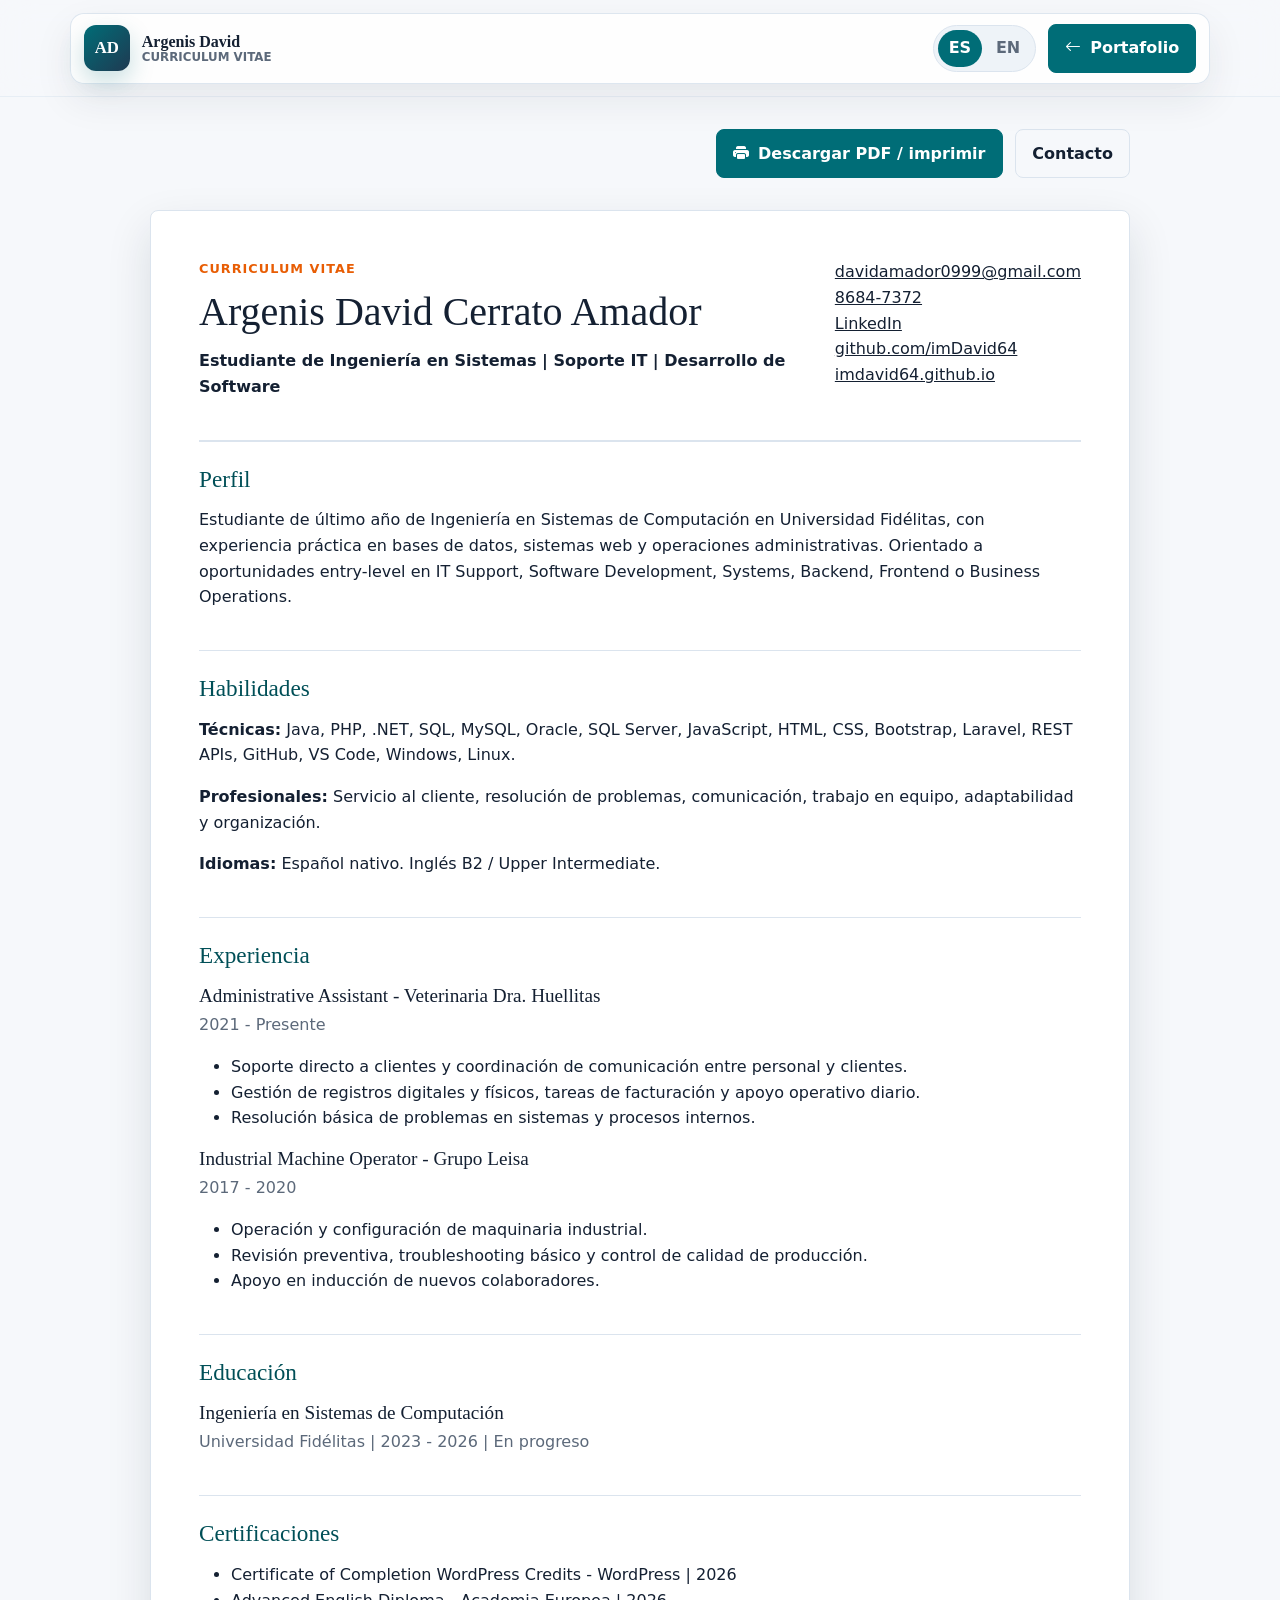
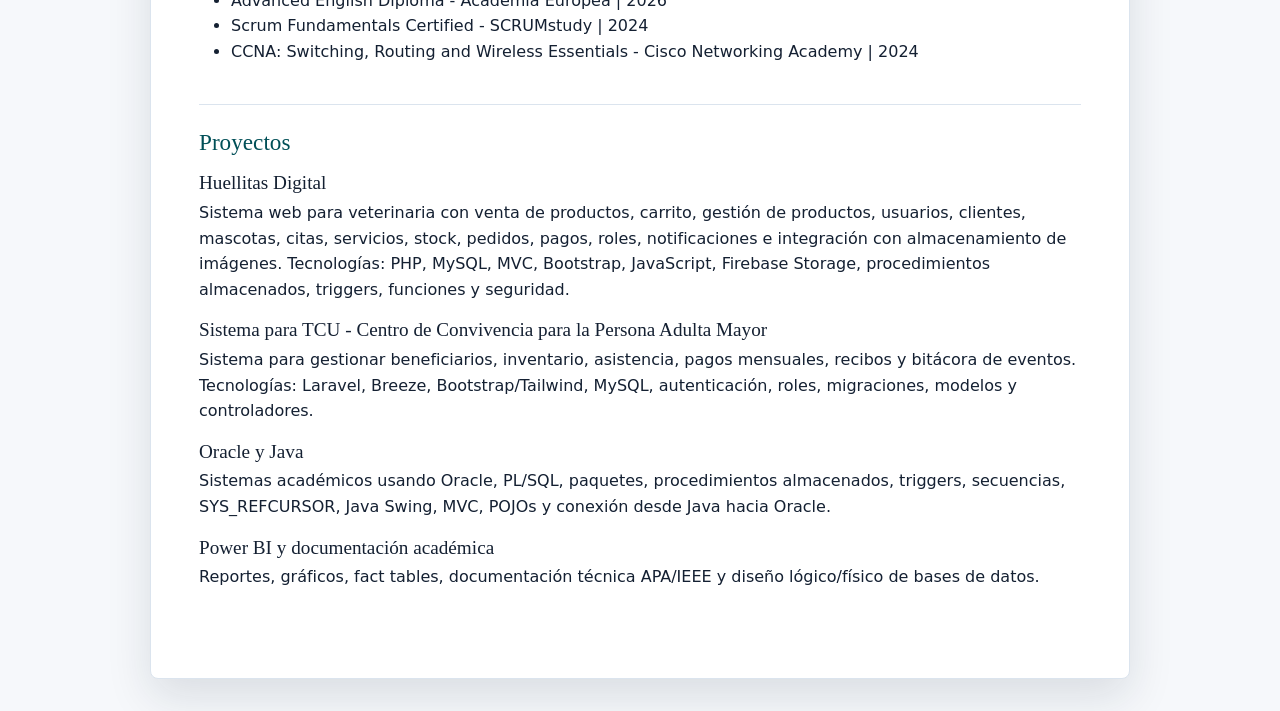
==== cv.html @ be3f7ed8 "Se agregan multiples elementos para finalizar el portafolio" ====
<!DOCTYPE html>
<html lang="es">

<head>
    <meta charset="utf-8" />
    <meta name="viewport" content="width=device-width, initial-scale=1" />
    <meta name="description" content="CV de Argenis David Cerrato Amador." />
    <title>CV | Argenis David Cerrato Amador</title>
    <link href="https://cdn.jsdelivr.net/npm/bootstrap@5.3.3/dist/css/bootstrap.min.css" rel="stylesheet"
        integrity="sha384-QWTKZyjpPEjISv5WaRU9OFeRpok6YctnYmDr5pNlyT2bRjXh0JMhjY6hW+ALEwIH"
        crossorigin="anonymous" />
    <link rel="stylesheet" href="https://cdn.jsdelivr.net/npm/bootstrap-icons@1.13.1/font/bootstrap-icons.min.css" />
    <link rel="stylesheet" href="css/style.css" />
</head>

<body class="cv-page">
    <a class="skip-link" href="#cv-content" data-i18n="skip">Saltar al contenido principal</a>

    <header class="site-header">
        <nav class="navbar" aria-label="CV navigation">
            <div class="container">
                <a class="navbar-brand brand-lockup" href="index.html" aria-label="Volver al portafolio">
                    <span class="brand-mark" aria-hidden="true">AD</span>
                    <span class="brand-text">
                        <span>Argenis David</span>
                        <small data-i18n="cvPage.brand">Curriculum Vitae</small>
                    </span>
                </a>
                <div class="cv-nav-actions">
                    <div class="language-switch" role="group" aria-label="Language selector">
                        <button class="lang-btn active" type="button" data-lang="es" aria-pressed="true">ES</button>
                        <button class="lang-btn" type="button" data-lang="en" aria-pressed="false">EN</button>
                    </div>
                    <a class="btn btn-primary" href="index.html">
                        <i class="bi bi-arrow-left" aria-hidden="true"></i>
                        <span data-i18n="cvPage.portfolio">Portafolio</span>
                    </a>
                </div>
            </div>
        </nav>
    </header>

    <div class="print-actions">
        <button class="btn btn-primary" type="button" onclick="window.print()">
            <i class="bi bi-printer-fill" aria-hidden="true"></i>
            <span data-i18n="cvPage.print">Descargar PDF / imprimir</span>
        </button>
        <a class="btn btn-outline-secondary" href="index.html#contact" data-i18n="cvPage.contact">Contacto</a>
    </div>

    <main id="cv-content" class="cv-sheet">
        <section class="cv-header" aria-labelledby="cv-name">
            <div>
                <p class="eyebrow" data-i18n="cvPage.kicker">Curriculum Vitae</p>
                <h1 id="cv-name">Argenis David Cerrato Amador</h1>
                <p><strong data-i18n="cvPage.headline">Estudiante de Ingenieria en Sistemas | Soporte IT | Desarrollo de Software</strong></p>
            </div>
            <address>
                <a href="#" data-contact="email" data-contact-label="email">Email disponible</a>
                <a href="#" data-contact="phone" data-contact-label="phone">Telefono disponible</a>
                <a href="https://www.linkedin.com/in/argenis-david-cerrato-amador/">LinkedIn</a>
                <a href="https://github.com/imDavid64">github.com/imDavid64</a>
                <a href="https://imdavid64.github.io/">imdavid64.github.io</a>
            </address>
        </section>

        <section class="cv-section">
            <h2 data-i18n="cvPage.profileTitle">Perfil</h2>
            <p data-i18n="cvPage.profileCopy">Estudiante de ultimo ano de Ingenieria en Sistemas de Computacion en Universidad Fidelitas, con experiencia practica en bases de datos, sistemas web y operaciones administrativas. Orientado a oportunidades entry-level en IT Support, Software Development, Systems, Backend, Frontend o Business Operations.</p>
        </section>

        <section class="cv-section">
            <h2 data-i18n="cvPage.skillsTitle">Habilidades</h2>
            <p><strong data-i18n="cvPage.skillsTechLabel">Tecnicas:</strong> Java, PHP, .NET, SQL, MySQL, Oracle, SQL Server, JavaScript, HTML, CSS, Bootstrap, Laravel, REST APIs, GitHub, VS Code, Windows, Linux.</p>
            <p><strong data-i18n="cvPage.skillsSoftLabel">Profesionales:</strong> <span data-i18n="cvPage.skillsSoft">Servicio al cliente, resolucion de problemas, comunicacion, trabajo en equipo, adaptabilidad y organizacion.</span></p>
            <p><strong data-i18n="cvPage.languagesLabel">Idiomas:</strong> <span data-i18n="cvPage.languages">Espanol nativo. Ingles B2 / Upper Intermediate.</span></p>
        </section>

        <section class="cv-section">
            <h2 data-i18n="cvPage.experienceTitle">Experiencia</h2>
            <div class="cv-entry">
                <h3>Administrative Assistant - Veterinaria Dra. Huellitas</h3>
                <p class="muted" data-i18n="cvPage.job1Date">2021 - Presente</p>
                <ul>
                    <li data-i18n="cvPage.job1a">Soporte directo a clientes y coordinacion de comunicacion entre personal y clientes.</li>
                    <li data-i18n="cvPage.job1b">Gestion de registros digitales y fisicos, tareas de facturacion y apoyo operativo diario.</li>
                    <li data-i18n="cvPage.job1c">Resolucion basica de problemas en sistemas y procesos internos.</li>
                </ul>
            </div>
            <div class="cv-entry">
                <h3>Industrial Machine Operator - Grupo Leisa</h3>
                <p class="muted">2017 - 2020</p>
                <ul>
                    <li data-i18n="cvPage.job2a">Operacion y configuracion de maquinaria industrial.</li>
                    <li data-i18n="cvPage.job2b">Revision preventiva, troubleshooting basico y control de calidad de produccion.</li>
                    <li data-i18n="cvPage.job2c">Apoyo en induccion de nuevos colaboradores.</li>
                </ul>
            </div>
        </section>

        <section class="cv-section">
            <h2 data-i18n="cvPage.educationTitle">Educacion</h2>
            <div class="cv-entry">
                <h3 data-i18n="cvPage.degree">Ingenieria en Sistemas de Computacion</h3>
                <p class="muted" data-i18n="cvPage.school">Universidad Fidelitas | 2023 - 2026 | En progreso</p>
            </div>
        </section>

        <section class="cv-section">
            <h2 data-i18n="cvPage.certsTitle">Certificaciones</h2>
            <ul>
                <li>Certificate of Completion WordPress Credits - WordPress | 2026</li>
                <li>Advanced English Diploma - Academia Europea | 2026</li>
                <li>Scrum Fundamentals Certified - SCRUMstudy | 2024</li>
                <li>CCNA: Switching, Routing and Wireless Essentials - Cisco Networking Academy | 2024</li>
            </ul>
        </section>

        <section class="cv-section">
            <h2 data-i18n="cvPage.projectsTitle">Proyectos</h2>
            <div class="cv-entry">
                <h3>Huellitas Digital</h3>
                <p data-i18n="cvPage.project1">Sistema web para veterinaria con venta de productos, carrito, gestion de productos, usuarios, clientes, mascotas, citas, servicios, stock, pedidos, pagos, roles, notificaciones e integracion con almacenamiento de imagenes. Tecnologias: PHP, MySQL, MVC, Bootstrap, JavaScript, Firebase Storage, procedimientos almacenados, triggers, funciones y seguridad.</p>
            </div>
            <div class="cv-entry">
                <h3 data-i18n="cvPage.project2Title">Sistema para TCU - Centro de Convivencia para la Persona Adulta Mayor</h3>
                <p data-i18n="cvPage.project2">Sistema para gestionar beneficiarios, inventario, asistencia, pagos mensuales, recibos y bitacora de eventos. Tecnologias: Laravel, Breeze, Bootstrap/Tailwind, MySQL, autenticacion, roles, migraciones, modelos y controladores.</p>
            </div>
            <div class="cv-entry">
                <h3 data-i18n="cvPage.project3Title">Oracle y Java</h3>
                <p data-i18n="cvPage.project3">Sistemas academicos usando Oracle, PL/SQL, paquetes, procedimientos almacenados, triggers, secuencias, SYS_REFCURSOR, Java Swing, MVC, POJOs y conexion desde Java hacia Oracle.</p>
            </div>
            <div class="cv-entry">
                <h3 data-i18n="cvPage.project4Title">Power BI y documentacion academica</h3>
                <p data-i18n="cvPage.project4">Reportes, graficos, fact tables, documentacion tecnica APA/IEEE y diseno logico/fisico de bases de datos.</p>
            </div>
        </section>
    </main>

    <script src="js/script.js"></script>
</body>

</html>
---- css/style.css ----
@font-face {
  font-family: "Roboto Slab Local";
  src: url("../fonts/RobotoSlab-VariableFont_wght.ttf") format("truetype");
  font-weight: 100 900;
  font-style: normal;
  font-display: swap;
}

:root {
  --bg: #f6f8fb;
  --surface: #ffffff;
  --surface-strong: #eef3f8;
  --ink: #142032;
  --muted: #5c697a;
  --line: #dbe4ee;
  --primary: #006d77;
  --primary-dark: #004f57;
  --accent: #e85d04;
  --hero: #132238;
  --hero-soft: #1f3a52;
  --white: #ffffff;
  --shadow: 0 18px 45px rgba(20, 32, 50, 0.12);
}

* {
  box-sizing: border-box;
}

html {
  scroll-behavior: smooth;
}

body {
  margin: 0;
  background: var(--bg);
  color: var(--ink);
  font-family: Inter, system-ui, -apple-system, BlinkMacSystemFont, "Segoe UI", sans-serif;
  line-height: 1.6;
}

/* Static fallbacks keep the layout intact if Bootstrap CDN is unavailable. */
.container {
  width: min(100% - 2rem, 1140px);
  margin-inline: auto;
}

.row {
  display: flex;
  flex-wrap: wrap;
}

.align-items-center {
  align-items: center;
}

.align-items-stretch {
  align-items: stretch;
}

.g-4 {
  gap: 1.5rem;
}

.g-5 {
  gap: 3rem;
}

.col-lg-5,
.col-lg-6,
.col-lg-7 {
  flex: 1 1 100%;
  min-width: 0;
}

.ms-auto {
  margin-left: auto;
}

.navbar-collapse.collapse:not(.show) {
  display: none;
}

.navbar-nav {
  display: flex;
  flex-direction: column;
  gap: 2rem;
  padding-left: 0;
  margin: 0;
  list-style: none;
}

.nav-item {
  list-style: none;
}

.navbar-toggler {
  display: inline-flex;
  align-items: center;
  justify-content: center;
  background: var(--surface);
}

.navbar-toggler-icon {
  position: relative;
  display: inline-block;
  width: 1.35rem;
  height: 0.95rem;
  border-top: 2px solid var(--ink);
  border-bottom: 2px solid var(--ink);
}

.navbar-toggler-icon::before {
  position: absolute;
  left: 0;
  top: calc(50% - 1px);
  width: 100%;
  height: 2px;
  background: var(--ink);
  content: "";
}

@media (max-width: 1092px) {
  .navbar-nav {
    gap: 0.8rem;
  }
}

@media (min-width: 992px) {
  .col-lg-5 {
    flex: 0 0 calc(41.666% - 1.5rem);
    max-width: calc(41.666% - 1.5rem);
  }

  .col-lg-6 {
    flex: 0 0 calc(50% - 0.75rem);
    max-width: calc(50% - 0.75rem);
  }

  .col-lg-7 {
    flex: 0 0 calc(58.333% - 1.5rem);
    max-width: calc(58.333% - 1.5rem);
  }

  .navbar-expand-lg .navbar-toggler {
    display: none;
  }

  .navbar-expand-lg .navbar-collapse {
    display: flex !important;
    flex-basis: auto;
  }

  .navbar-expand-lg .navbar-nav {
    flex-direction: row;
    align-items: center;
  }
}

h1,
h2,
h3,
.navbar-brand {
  font-family: "Roboto Slab Local", Georgia, serif;
  letter-spacing: 0;
}

h1 {
  max-width: 780px;
  color: var(--white);
  font-size: clamp(2.45rem, 7vw, 4.8rem);
  line-height: 1.03;
  margin: 0 0 1rem;
}

h2 {
  font-size: clamp(2rem, 4vw, 3rem);
  line-height: 1.12;
  margin-bottom: 1rem;
}

h3 {
  font-size: 1.2rem;
  margin-bottom: 0.35rem;
}

a {
  color: inherit;
}

a:focus-visible,
button:focus-visible {
  outline: 3px solid rgba(232, 93, 4, 0.65);
  outline-offset: 4px;
}

.skip-link {
  position: absolute;
  left: 1rem;
  top: -4rem;
  z-index: 2000;
  background: var(--white);
  color: var(--ink);
  padding: 0.6rem 1rem;
  border-radius: 6px;
  transition: top 0.2s ease;
}

.skip-link:focus {
  top: 1rem;
}

.site-header {
  position: sticky;
  top: 0;
  z-index: 1000;
  background: rgba(246, 248, 251, 0.78);
  border-bottom: 1px solid rgba(219, 228, 238, 0.55);
  backdrop-filter: blur(16px);
}

.navbar {
  min-height: 86px;
  padding: 0.8rem 0;
}

.navbar>.container {
  display: flex;
  align-items: center;
  justify-content: space-between;
  gap: 1rem;
  flex-wrap: wrap;
  padding: 0.62rem 0.8rem;
  border: 1px solid rgba(219, 228, 238, 0.92);
  border-radius: 14px;
  background: rgba(255, 255, 255, 0.9);
  box-shadow: 0 16px 38px rgba(20, 32, 50, 0.08);
}

.navbar-collapse {
  flex: 1 1 100%;
}

.navbar-brand {
  color: var(--ink);
  font-weight: 800;
  padding: 0;
  margin: 0;
  text-decoration: none;
}

.brand-lockup {
  display: inline-flex;
  align-items: center;
  gap: 0.75rem;
  min-width: 0;
}

.brand-mark {
  display: inline-grid;
  place-items: center;
  flex: 0 0 auto;
  width: 46px;
  height: 46px;
  border-radius: 12px;
  background: linear-gradient(135deg, var(--primary), var(--hero-soft));
  color: var(--white);
  font-family: "Roboto Slab Local", Georgia, serif;
  font-size: 1.05rem;
  font-weight: 900;
  box-shadow: 0 10px 24px rgba(0, 109, 119, 0.22);
}

.brand-text {
  display: grid;
  gap: 0.05rem;
  line-height: 1.1;
}

.brand-text span {
  font-size: 1rem;
  white-space: nowrap;
}

.brand-text small {
  color: var(--muted);
  font-family: Inter, system-ui, sans-serif;
  font-size: 0.74rem;
  font-weight: 800;
  text-transform: uppercase;
}

.navbar-brand:hover {
  color: var(--ink);
}

.nav-link {
  position: relative;
  border-radius: 999px;
  color: var(--ink);
  font-size: 0.92rem;
  font-weight: 800;
  padding: 0.55rem 0.78rem !important;
  text-decoration: none;
  transition: background-color 0.18s ease, color 0.18s ease;
}

.nav-link:hover,
.nav-link:focus,
.nav-link.active {
  background: rgba(0, 109, 119, 0.1);
  color: var(--primary);
}

.navbar-toggler {
  border-color: var(--line);
  border-radius: 10px;
  padding: 0.55rem 0.65rem;
}

.navbar-toggler:focus {
  box-shadow: 0 0 0 0.2rem rgba(0, 109, 119, 0.18);
}

.nav-cta {
  display: inline-flex;
  align-items: center;
  justify-content: center;
  gap: 0.42rem;
  min-height: 40px;
  border-radius: 999px;
  background: var(--ink);
  color: var(--white);
  font-size: 0.9rem;
  font-weight: 900;
  padding: 0.5rem 0.9rem;
  text-decoration: none;
  transition: background-color 0.18s ease, transform 0.18s ease;
}

.nav-cta:hover,
.nav-cta:focus {
  background: var(--primary);
  color: var(--white);
  transform: translateY(-1px);
}

.language-switch {
  display: flex;
  width: fit-content;
  padding: 0.25rem;
  gap: 0.25rem;
  border: 1px solid var(--line);
  border-radius: 999px;
  background: var(--surface-strong);
}

.lang-btn {
  border: 0;
  border-radius: 999px;
  background: transparent;
  color: var(--muted);
  font-weight: 800;
  padding: 0.35rem 0.65rem;
}

.lang-btn.active {
  background: var(--primary);
  color: var(--white);
}

.section-pad {
  padding: 6rem 0;
}

.section-muted {
  background: var(--surface-strong);
}

.hero-section {
  min-height: calc(100vh - 86px);
  display: flex;
  align-items: center;
  background:
    linear-gradient(135deg, rgba(19, 34, 56, 0.98), rgba(31, 58, 82, 0.92)),
    repeating-linear-gradient(90deg, rgba(255, 255, 255, 0.08) 0 1px, transparent 1px 90px),
    repeating-linear-gradient(0deg, rgba(255, 255, 255, 0.07) 0 1px, transparent 1px 90px);
  color: var(--white);
  overflow: hidden;
}

.eyebrow {
  color: var(--accent);
  font-weight: 900;
  text-transform: uppercase;
  letter-spacing: 0.08em;
  font-size: 0.8rem;
  margin-bottom: 0.7rem;
}

.hero-title {
  color: #b9d8de;
  font-weight: 800;
  font-size: clamp(1.08rem, 2vw, 1.35rem);
  margin-bottom: 1rem;
}

.hero-copy {
  max-width: 700px;
  color: #e6eef4;
  font-size: 1.06rem;
}

.hero-actions,
.cv-actions {
  display: flex;
  flex-wrap: wrap;
  gap: 0.8rem;
  margin-top: 1.8rem;
}

.btn {
  min-height: 44px;
  display: inline-flex;
  align-items: center;
  gap: 0.55rem;
  border-radius: 8px;
  font-weight: 800;
  padding: 0.72rem 1rem;
  text-decoration: none;
}

.btn .bi {
  color: currentColor;
}

.btn-primary {
  background: var(--primary);
  border-color: var(--primary);
  color: var(--white) !important;
}

.btn-primary:hover,
.btn-primary:focus {
  background: var(--primary-dark);
  border-color: var(--primary-dark);
  color: var(--white) !important;
}

.btn-outline-light {
  border-color: rgba(255, 255, 255, 0.58);
  color: var(--white) !important;
}

.btn-outline-light:hover,
.btn-outline-light:focus {
  background: var(--white);
  color: var(--ink) !important;
}

.btn-outline-secondary {
  border-color: var(--line);
  color: var(--ink) !important;
}

.btn-outline-secondary:hover,
.btn-outline-secondary:focus {
  background: var(--ink);
  border-color: var(--ink);
  color: var(--white) !important;
}

.btn-ghost {
  color: var(--white) !important;
  border: 1px solid rgba(255, 255, 255, 0.28);
  background: rgba(255, 255, 255, 0.08);
}

.btn-ghost:hover,
.btn-ghost:focus {
  color: var(--white) !important;
  background: rgba(255, 255, 255, 0.16);
}

.quick-links {
  display: flex;
  flex-wrap: wrap;
  gap: 0.7rem 1.1rem;
  margin-top: 1.6rem;
  color: #d4e8ec;
}

.quick-links a {
  text-underline-offset: 0.25rem;
}

.profile-panel {
  position: relative;
  max-width: 440px;
  margin-left: auto;
  border: 1px solid rgba(255, 255, 255, 0.16);
  border-radius: 8px;
  background: rgba(255, 255, 255, 0.08);
  box-shadow: var(--shadow);
  overflow: hidden;
}

.panel-top {
  display: flex;
  gap: 0.45rem;
  padding: 1rem;
  border-bottom: 1px solid rgba(255, 255, 255, 0.14);
}

.panel-top span {
  width: 11px;
  height: 11px;
  border-radius: 50%;
  background: var(--accent);
}

.panel-top span:nth-child(2) {
  background: #f6c85f;
}

.panel-top span:nth-child(3) {
  background: #65c18c;
}

.profile-mark {
  margin: 2rem auto 1.2rem;
  display: grid;
  place-items: center;
  width: 132px;
  height: 132px;
  border: 2px solid rgba(255, 255, 255, 0.38);
  border-radius: 8px;
  color: var(--white);
  font-family: "Roboto Slab Local", Georgia, serif;
  font-size: 3.1rem;
  font-weight: 900;
}

.terminal-lines {
  display: grid;
  gap: 0.7rem;
  padding: 0 1.4rem 1.4rem;
  color: #eaf4f6;
  font-family: "Cascadia Mono", Consolas, monospace;
  font-size: 0.92rem;
}

.terminal-lines span {
  padding: 0.7rem;
  border-radius: 6px;
  background: rgba(0, 0, 0, 0.22);
}

.metric-row {
  display: grid;
  grid-template-columns: repeat(3, 1fr);
  border-top: 1px solid rgba(255, 255, 255, 0.14);
}

.metric-row div {
  padding: 1rem;
  text-align: center;
}

.metric-row strong,
.metric-row span {
  display: block;
}

.metric-row strong {
  font-size: 1.35rem;
}

.metric-row span {
  color: #c8dde3;
  font-size: 0.78rem;
}

.section-heading {
  max-width: 720px;
  margin-bottom: 2.2rem;
}

.content-block,
.highlight-list,
.info-panel,
.timeline-card,
.project-card,
.skill-grid,
.contact-grid a {
  background: var(--surface);
  border: 1px solid var(--line);
  border-radius: 8px;
  box-shadow: 0 12px 30px rgba(20, 32, 50, 0.06);
}

.content-block {
  height: 100%;
  padding: 2rem;
  font-size: 1.06rem;
}

.content-block p:last-child {
  margin-bottom: 0;
}

.highlight-list {
  height: 100%;
  display: grid;
  gap: 1rem;
  padding: 1.5rem;
}

.highlight-list div {
  display: flex;
  gap: 0.75rem;
  align-items: flex-start;
}

.highlight-list i {
  color: var(--primary);
  font-size: 1.25rem;
}

.timeline {
  display: grid;
  gap: 1.4rem;
}

.timeline-item {
  display: grid;
  grid-template-columns: minmax(120px, 180px) 1fr;
  gap: 1.2rem;
  align-items: start;
}

.timeline-date {
  color: var(--primary);
  font-weight: 900;
  padding-top: 1.2rem;
}

.timeline-card {
  padding: 1.5rem;
}

.timeline-card ul {
  margin: 1rem 0 0;
  padding-left: 1.1rem;
}

.muted {
  color: var(--muted);
}

.info-panel {
  height: 100%;
  padding: 2rem;
}

.cert-list,
.language-card {
  display: grid;
  gap: 0.7rem;
}

.cert-list span,
.language-card span {
  padding: 0.85rem;
  border-radius: 6px;
  background: var(--surface-strong);
  color: var(--ink);
  font-weight: 700;
}

.skill-grid {
  display: grid;
  grid-template-columns: 1.7fr 1fr 0.9fr;
  gap: 1.5rem;
  padding: 1.5rem;
}

.chip-group {
  display: flex;
  flex-wrap: wrap;
  gap: 0.55rem;
}

.chip-group span {
  border: 1px solid rgba(0, 109, 119, 0.22);
  border-radius: 999px;
  background: rgba(0, 109, 119, 0.09);
  color: var(--primary-dark);
  font-weight: 800;
  font-size: 0.88rem;
  padding: 0.42rem 0.7rem;
}

.chip-group.soft span {
  border-color: rgba(232, 93, 4, 0.2);
  background: rgba(232, 93, 4, 0.1);
  color: #8a3702;
}

.chip-group.compact {
  margin-top: auto;
}

.chip-group.compact span {
  font-size: 0.78rem;
}

.project-grid {
  display: grid;
  grid-template-columns: repeat(4, 1fr);
  gap: 1.2rem;
}

.project-card {
  min-height: 100%;
  display: flex;
  flex-direction: column;
  padding: 1.4rem;
  transition: transform 0.18s ease, box-shadow 0.18s ease;
}

.project-card:hover {
  transform: translateY(-4px);
  box-shadow: var(--shadow);
}

.project-icon {
  display: grid;
  place-items: center;
  width: 48px;
  height: 48px;
  margin-bottom: 1rem;
  border-radius: 8px;
  background: var(--primary);
  color: var(--white);
  font-size: 1.35rem;
}

.cv-band {
  background: var(--hero);
  color: var(--white);
}

.cv-content {
  display: flex;
  justify-content: space-between;
  align-items: center;
  gap: 2rem;
}

.cv-content p:not(.eyebrow) {
  max-width: 680px;
  color: #dbe7ed;
}

.contact-grid {
  display: grid;
  grid-template-columns: repeat(4, 1fr);
  gap: 1rem;
}

.contact-grid a {
  display: grid;
  gap: 0.35rem;
  min-width: 0;
  padding: 1.35rem;
  color: var(--ink);
  text-decoration: none;
  transition: transform 0.18s ease, border-color 0.18s ease;
}

.contact-grid a:hover,
.contact-grid a:focus {
  transform: translateY(-3px);
  border-color: rgba(0, 109, 119, 0.45);
}

.contact-grid i {
  color: var(--primary);
  font-size: 1.4rem;
}

.contact-grid span {
  color: #4d5a6b;
  font-weight: 800;
}

.contact-grid strong {
  color: #071426;
  font-family: Inter, system-ui, -apple-system, BlinkMacSystemFont, "Segoe UI", sans-serif;
  font-size: 0.95rem;
  font-weight: 900;
  line-height: 1.35;
  overflow-wrap: anywhere;
}

.site-footer {
  background: #0d1726;
  color: #dce7ef;
  padding: 1.4rem 0;
}

.site-footer .container {
  display: flex;
  justify-content: space-between;
  gap: 1rem;
  align-items: center;
}

.site-footer p {
  margin: 0;
}

.site-footer a {
  color: #dce7ef;
  font-weight: 800;
  text-underline-offset: 0.25rem;
}

.reveal {
  opacity: 0;
  transform: translateY(18px);
  transition: opacity 0.55s ease, transform 0.55s ease;
}

.reveal.visible {
  opacity: 1;
  transform: translateY(0);
}

.cv-page {
  background: var(--bg);
}

.cv-sheet {
  max-width: 980px;
  margin: 2rem auto;
  padding: 3rem;
  background: var(--surface);
  border: 1px solid var(--line);
  border-radius: 8px;
  box-shadow: var(--shadow);
}

.cv-header {
  display: flex;
  justify-content: space-between;
  gap: 2rem;
  padding-bottom: 1.5rem;
  border-bottom: 2px solid var(--line);
}

.cv-header h1 {
  color: var(--ink);
  font-size: 2.5rem;
}

.cv-header a {
  display: block;
}

.cv-section {
  padding: 1.5rem 0;
  border-bottom: 1px solid var(--line);
}

.cv-section:last-child {
  border-bottom: 0;
}

.cv-section h2 {
  font-size: 1.45rem;
  color: var(--primary-dark);
}

.cv-entry {
  margin-bottom: 1rem;
}

.cv-entry:last-child {
  margin-bottom: 0;
}

.print-actions {
  max-width: 980px;
  margin: 2rem auto 0;
  display: flex;
  gap: 0.8rem;
  justify-content: flex-end;
}

.cv-nav-actions {
  display: flex;
  align-items: center;
  gap: 0.8rem;
}

@media (max-width: 1199px) {

  .project-grid,
  .contact-grid {
    grid-template-columns: repeat(2, 1fr);
  }

  .skill-grid {
    grid-template-columns: 1fr;
  }
}

@media (max-width: 991px) {
  .navbar {
    min-height: 76px;
    padding: 0.6rem 0;
  }

  .navbar>.container {
    border-radius: 0;
    border-left: 0;
    border-right: 0;
    padding: 0.55rem 0.9rem;
  }

  .navbar-collapse {
    padding: 1rem 0 0.4rem;
  }

  .navbar-nav {
    align-items: stretch !important;
    gap: 0.35rem;
    padding-top: 0.8rem;
  }

  .nav-link,
  .nav-cta {
    justify-content: flex-start;
    width: 100%;
    border-radius: 10px;
    padding: 0.72rem 0.85rem !important;
  }

  .language-switch {
    width: 100%;
    margin-top: 0.3rem;
  }

  .lang-btn {
    flex: 1;
    padding: 0.55rem 0.65rem;
  }

  .profile-panel {
    margin: 0;
  }

  .section-pad {
    padding: 4.5rem 0;
  }

  .cv-content {
    align-items: flex-start;
    flex-direction: column;
  }
}

@media (max-width: 767px) {
  .brand-text span {
    max-width: 150px;
    overflow: hidden;
    text-overflow: ellipsis;
  }

  .brand-text small {
    font-size: 0.68rem;
  }

  .hero-section {
    min-height: auto;
  }

  .timeline-item {
    grid-template-columns: 1fr;
  }

  .timeline-date {
    padding-top: 0;
  }

  .project-grid,
  .contact-grid {
    grid-template-columns: 1fr;
  }

  .metric-row {
    grid-template-columns: 1fr;
  }

  .site-footer .container,
  .cv-header {
    align-items: flex-start;
    flex-direction: column;
  }

  .cv-sheet {
    margin: 1rem;
    padding: 1.4rem;
  }

  .print-actions {
    margin: 1rem;
    justify-content: flex-start;
    flex-wrap: wrap;
  }

  .cv-nav-actions {
    width: 100%;
    align-items: stretch;
    flex-direction: column;
  }

  .cv-nav-actions .language-switch {
    width: 100%;
  }
}

@media (prefers-reduced-motion: reduce) {
  html {
    scroll-behavior: auto;
  }

  *,
  *::before,
  *::after {
    animation-duration: 0.01ms !important;
    animation-iteration-count: 1 !important;
    transition-duration: 0.01ms !important;
  }
}

@media print {
  @page {
    size: A4;
    margin: 13mm;
  }

  .site-header,
  .site-footer,
  .print-actions,
  .skip-link {
    display: none !important;
  }

  body,
  .cv-page {
    background: #ffffff;
    color: #071426;
    font-size: 9.2pt;
    line-height: 1.32;
    -webkit-print-color-adjust: exact;
    print-color-adjust: exact;
  }

  .cv-sheet {
    width: 100%;
    max-width: 184mm;
    margin: 0;
    padding: 0;
    border: 0;
    box-shadow: none;
  }

  .cv-header {
    display: block;
    padding-bottom: 4.5mm;
    border-bottom: 1px solid #cfd8e3;
  }

  .cv-header h1 {
    max-width: none;
    color: #071426;
    font-size: 20pt;
    line-height: 1.04;
    margin: 0 0 2.2mm;
  }

  .cv-header p {
    margin: 0;
    font-size: 8.8pt;
  }

  .cv-header address {
    display: flex;
    flex-wrap: wrap;
    gap: 1.2mm 3.2mm;
    margin: 3mm 0 0;
    font-size: 8pt;
    font-style: normal;
    line-height: 1.2;
    text-align: left;
  }

  .cv-header a {
    color: #071426;
    text-decoration: none;
    white-space: nowrap;
  }

  .cv-header a:not(:last-child)::after {
    color: #7a8797;
    content: " |";
    margin-left: 3.2mm;
  }

  .cv-section {
    break-inside: avoid;
    page-break-inside: avoid;
    padding: 4.2mm 0;
    border-bottom: 1px solid #dbe4ee;
  }

  .cv-section h2 {
    color: #004f57;
    font-size: 12pt;
    line-height: 1.15;
    margin: 0 0 2.4mm;
  }

  .cv-section h3 {
    color: #142032;
    font-size: 9.4pt;
    line-height: 1.2;
    margin: 0 0 1.2mm;
  }

  .cv-section p,
  .cv-section ul {
    margin: 0 0 2mm;
  }

  .cv-section p:last-child,
  .cv-section ul:last-child {
    margin-bottom: 0;
  }

  .cv-section ul {
    padding-left: 4.5mm;
  }

  .cv-section li {
    margin-bottom: 0.7mm;
  }

  .cv-entry {
    break-inside: avoid;
    page-break-inside: avoid;
    margin-bottom: 2.6mm;
  }

  .cv-entry:last-child {
    margin-bottom: 0;
  }

  .eyebrow {
    color: #b84600;
    font-size: 7.5pt;
    letter-spacing: 0.06em;
    margin-bottom: 1.6mm;
  }

  .muted {
    color: #4d5a6b;
  }
}
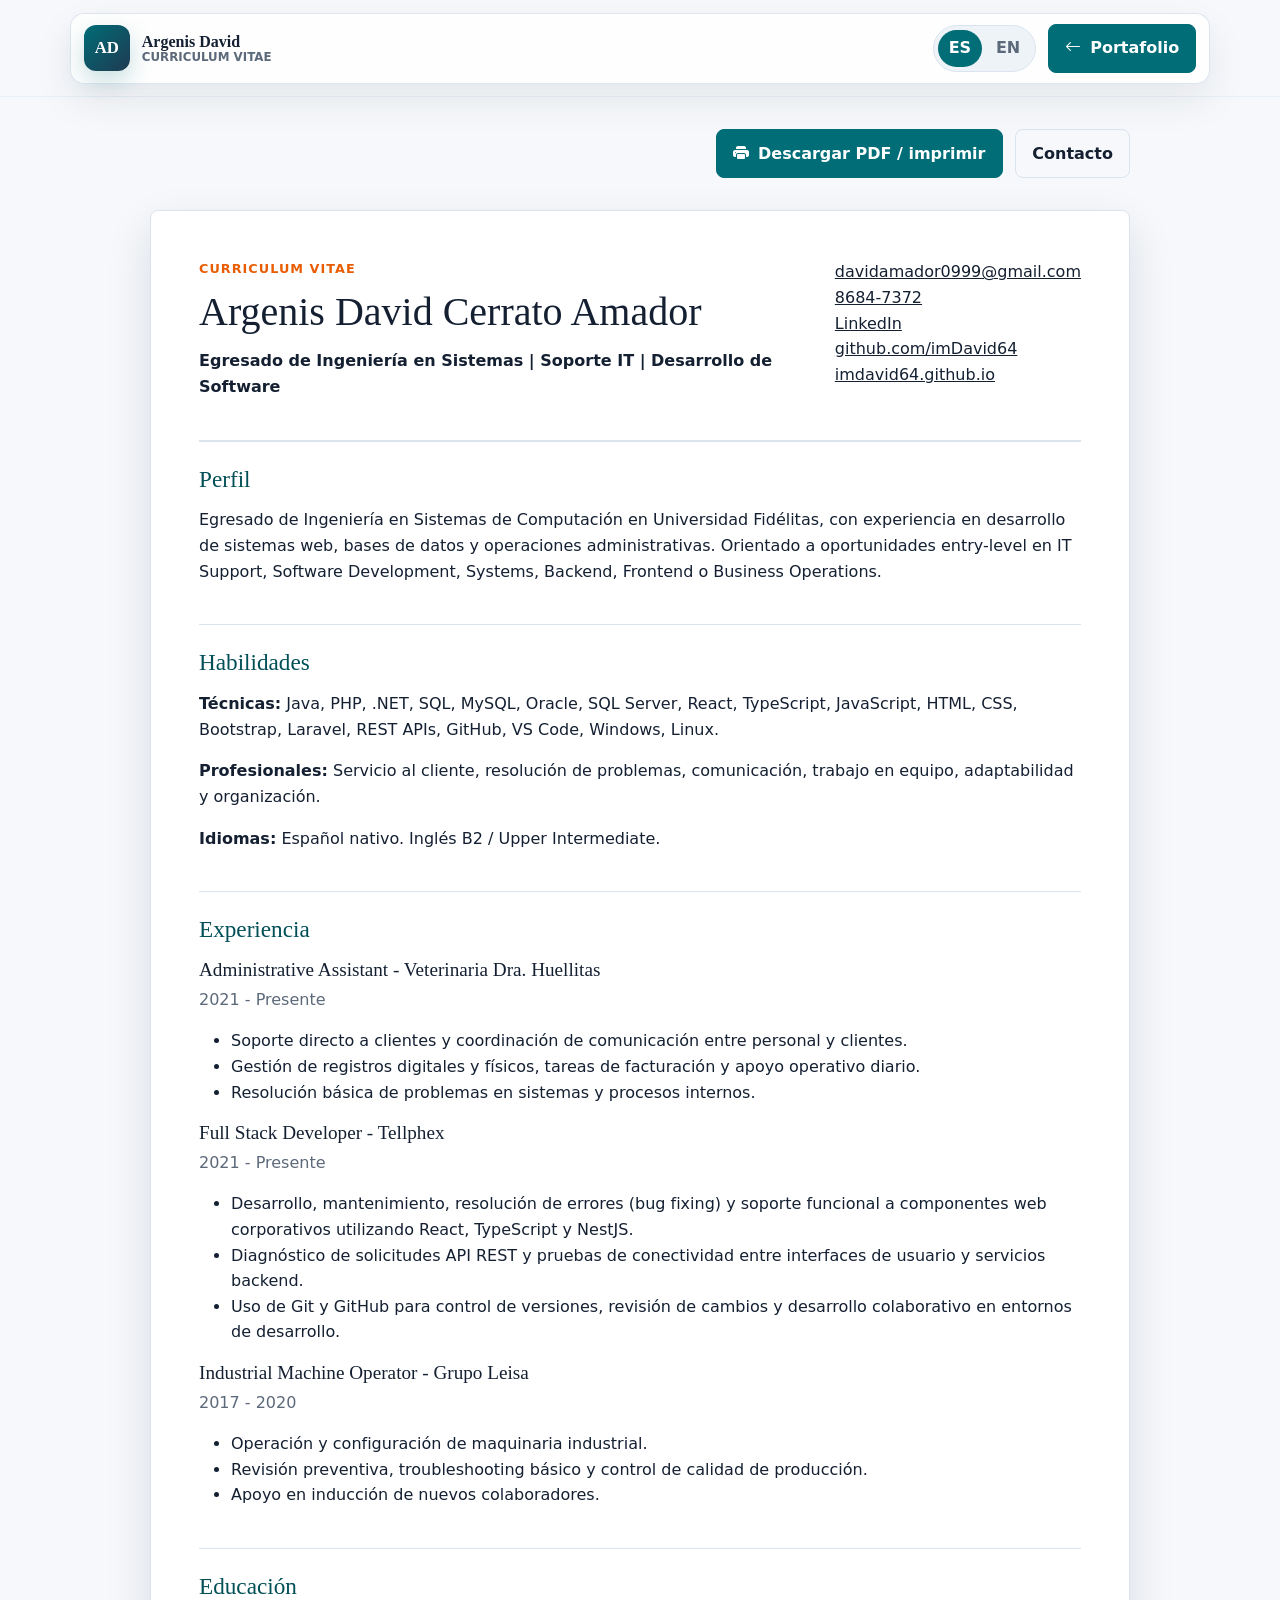
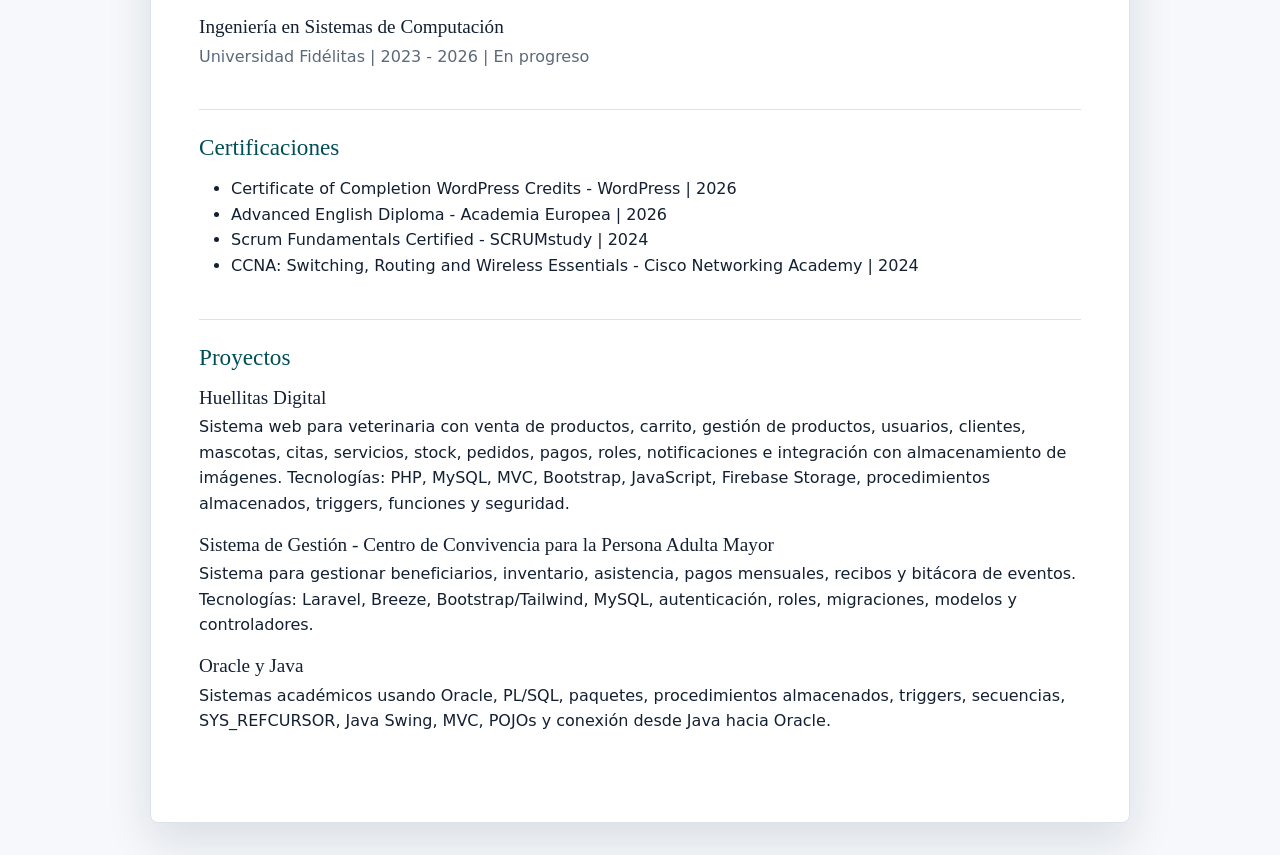
==== commit d44700cc: "Update copy, add Tellphex role and project links Change site copy from 'student' to 'graduate' acros" ====
--- a/cv.html
+++ b/cv.html
@@ -7,8 +7,7 @@
     <meta name="description" content="CV de Argenis David Cerrato Amador." />
     <title>CV | Argenis David Cerrato Amador</title>
     <link href="https://cdn.jsdelivr.net/npm/bootstrap@5.3.3/dist/css/bootstrap.min.css" rel="stylesheet"
-        integrity="sha384-QWTKZyjpPEjISv5WaRU9OFeRpok6YctnYmDr5pNlyT2bRjXh0JMhjY6hW+ALEwIH"
-        crossorigin="anonymous" />
+        integrity="sha384-QWTKZyjpPEjISv5WaRU9OFeRpok6YctnYmDr5pNlyT2bRjXh0JMhjY6hW+ALEwIH" crossorigin="anonymous" />
     <link rel="stylesheet" href="https://cdn.jsdelivr.net/npm/bootstrap-icons@1.13.1/font/bootstrap-icons.min.css" />
     <link rel="stylesheet" href="css/style.css" />
 </head>
@@ -53,7 +52,8 @@
             <div>
                 <p class="eyebrow" data-i18n="cvPage.kicker">Curriculum Vitae</p>
                 <h1 id="cv-name">Argenis David Cerrato Amador</h1>
-                <p><strong data-i18n="cvPage.headline">Estudiante de Ingenieria en Sistemas | Soporte IT | Desarrollo de Software</strong></p>
+                <p><strong data-i18n="cvPage.headline">Egresado de Ingenieria en Sistemas | Soporte IT | Desarrollo de
+                        Software</strong></p>
             </div>
             <address>
                 <a href="#" data-contact="email" data-contact-label="email">Email disponible</a>
@@ -66,14 +66,22 @@
 
         <section class="cv-section">
             <h2 data-i18n="cvPage.profileTitle">Perfil</h2>
-            <p data-i18n="cvPage.profileCopy">Estudiante de ultimo ano de Ingenieria en Sistemas de Computacion en Universidad Fidelitas, con experiencia practica en bases de datos, sistemas web y operaciones administrativas. Orientado a oportunidades entry-level en IT Support, Software Development, Systems, Backend, Frontend o Business Operations.</p>
+            <p data-i18n="cvPage.profileCopy">Egresado de Ingenieria en Sistemas de Computacion en Universidad
+                Fidelitas, con experiencia en bases de datos, sistemas web y operaciones administrativas. Orientado a
+                oportunidades entry-level en IT Support, Software Development, Systems, Backend, Frontend o Business
+                Operations.</p>
         </section>
 
         <section class="cv-section">
             <h2 data-i18n="cvPage.skillsTitle">Habilidades</h2>
-            <p><strong data-i18n="cvPage.skillsTechLabel">Tecnicas:</strong> Java, PHP, .NET, SQL, MySQL, Oracle, SQL Server, JavaScript, HTML, CSS, Bootstrap, Laravel, REST APIs, GitHub, VS Code, Windows, Linux.</p>
-            <p><strong data-i18n="cvPage.skillsSoftLabel">Profesionales:</strong> <span data-i18n="cvPage.skillsSoft">Servicio al cliente, resolucion de problemas, comunicacion, trabajo en equipo, adaptabilidad y organizacion.</span></p>
-            <p><strong data-i18n="cvPage.languagesLabel">Idiomas:</strong> <span data-i18n="cvPage.languages">Espanol nativo. Ingles B2 / Upper Intermediate.</span></p>
+            <p><strong data-i18n="cvPage.skillsTechLabel">Tecnicas:</strong> Java, PHP, .NET, SQL, MySQL, Oracle, SQL
+                Server, React, TypeScript, JavaScript, HTML, CSS, Bootstrap, Laravel, REST APIs, GitHub, VS Code,
+                Windows, Linux.</p>
+            <p><strong data-i18n="cvPage.skillsSoftLabel">Profesionales:</strong> <span
+                    data-i18n="cvPage.skillsSoft">Servicio al cliente, resolucion de problemas, comunicacion, trabajo en
+                    equipo, adaptabilidad y organizacion.</span></p>
+            <p><strong data-i18n="cvPage.languagesLabel">Idiomas:</strong> <span data-i18n="cvPage.languages">Espanol
+                    nativo. Ingles B2 / Upper Intermediate.</span></p>
         </section>
 
         <section class="cv-section">
@@ -82,18 +90,32 @@
                 <h3>Administrative Assistant - Veterinaria Dra. Huellitas</h3>
                 <p class="muted" data-i18n="cvPage.job1Date">2021 - Presente</p>
                 <ul>
-                    <li data-i18n="cvPage.job1a">Soporte directo a clientes y coordinacion de comunicacion entre personal y clientes.</li>
-                    <li data-i18n="cvPage.job1b">Gestion de registros digitales y fisicos, tareas de facturacion y apoyo operativo diario.</li>
+                    <li data-i18n="cvPage.job1a">Soporte directo a clientes y coordinacion de comunicacion entre
+                        personal y clientes.</li>
+                    <li data-i18n="cvPage.job1b">Gestion de registros digitales y fisicos, tareas de facturacion y apoyo
+                        operativo diario.</li>
                     <li data-i18n="cvPage.job1c">Resolucion basica de problemas en sistemas y procesos internos.</li>
+                </ul>
+            </div>
+            <div class="cv-entry">
+                <h3>Full Stack Developer - Tellphex</h3>
+                <p class="muted" data-i18n="cvPage.job1Date">Mayo - Julio 2026</p>
+                <ul>
+                    <li data-i18n="cvPage.job2a">Soporte directo a clientes y coordinacion de comunicacion entre
+                        personal y clientes.</li>
+                    <li data-i18n="cvPage.job2b">Gestion de registros digitales y fisicos, tareas de facturacion y apoyo
+                        operativo diario.</li>
+                    <li data-i18n="cvPage.job2c">Resolucion basica de problemas en sistemas y procesos internos.</li>
                 </ul>
             </div>
             <div class="cv-entry">
                 <h3>Industrial Machine Operator - Grupo Leisa</h3>
                 <p class="muted">2017 - 2020</p>
                 <ul>
-                    <li data-i18n="cvPage.job2a">Operacion y configuracion de maquinaria industrial.</li>
-                    <li data-i18n="cvPage.job2b">Revision preventiva, troubleshooting basico y control de calidad de produccion.</li>
-                    <li data-i18n="cvPage.job2c">Apoyo en induccion de nuevos colaboradores.</li>
+                    <li data-i18n="cvPage.job3a">Operacion y configuracion de maquinaria industrial.</li>
+                    <li data-i18n="cvPage.job3b">Revision preventiva, troubleshooting basico y control de calidad de
+                        produccion.</li>
+                    <li data-i18n="cvPage.job3c">Apoyo en induccion de nuevos colaboradores.</li>
                 </ul>
             </div>
         </section>
@@ -120,19 +142,24 @@
             <h2 data-i18n="cvPage.projectsTitle">Proyectos</h2>
             <div class="cv-entry">
                 <h3>Huellitas Digital</h3>
-                <p data-i18n="cvPage.project1">Sistema web para veterinaria con venta de productos, carrito, gestion de productos, usuarios, clientes, mascotas, citas, servicios, stock, pedidos, pagos, roles, notificaciones e integracion con almacenamiento de imagenes. Tecnologias: PHP, MySQL, MVC, Bootstrap, JavaScript, Firebase Storage, procedimientos almacenados, triggers, funciones y seguridad.</p>
+                <p data-i18n="cvPage.project1">Sistema web para veterinaria con venta de productos, carrito, gestion de
+                    productos, usuarios, clientes, mascotas, citas, servicios, stock, pedidos, pagos, roles,
+                    notificaciones e integracion con almacenamiento de imagenes. Tecnologias: PHP, MySQL, MVC,
+                    Bootstrap, JavaScript, Firebase Storage, procedimientos almacenados, triggers, funciones y
+                    seguridad.</p>
             </div>
             <div class="cv-entry">
-                <h3 data-i18n="cvPage.project2Title">Sistema para TCU - Centro de Convivencia para la Persona Adulta Mayor</h3>
-                <p data-i18n="cvPage.project2">Sistema para gestionar beneficiarios, inventario, asistencia, pagos mensuales, recibos y bitacora de eventos. Tecnologias: Laravel, Breeze, Bootstrap/Tailwind, MySQL, autenticacion, roles, migraciones, modelos y controladores.</p>
+                <h3 data-i18n="cvPage.project2Title">Sistema para Gestión - Centro de Convivencia para la Persona Adulta
+                    Mayor</h3>
+                <p data-i18n="cvPage.project2">Sistema para gestionar beneficiarios, inventario, asistencia, pagos
+                    mensuales, recibos y bitacora de eventos. Tecnologias: Laravel, Breeze, Bootstrap/Tailwind, MySQL,
+                    autenticacion, roles, migraciones, modelos y controladores.</p>
             </div>
             <div class="cv-entry">
                 <h3 data-i18n="cvPage.project3Title">Oracle y Java</h3>
-                <p data-i18n="cvPage.project3">Sistemas academicos usando Oracle, PL/SQL, paquetes, procedimientos almacenados, triggers, secuencias, SYS_REFCURSOR, Java Swing, MVC, POJOs y conexion desde Java hacia Oracle.</p>
-            </div>
-            <div class="cv-entry">
-                <h3 data-i18n="cvPage.project4Title">Power BI y documentacion academica</h3>
-                <p data-i18n="cvPage.project4">Reportes, graficos, fact tables, documentacion tecnica APA/IEEE y diseno logico/fisico de bases de datos.</p>
+                <p data-i18n="cvPage.project3">Sistemas academicos usando Oracle, PL/SQL, paquetes, procedimientos
+                    almacenados, triggers, secuencias, SYS_REFCURSOR, Java Swing, MVC, POJOs y conexion desde Java hacia
+                    Oracle.</p>
             </div>
         </section>
     </main>
@@ -140,4 +167,4 @@
     <script src="js/script.js"></script>
 </body>
 
-</html>
+</html>
